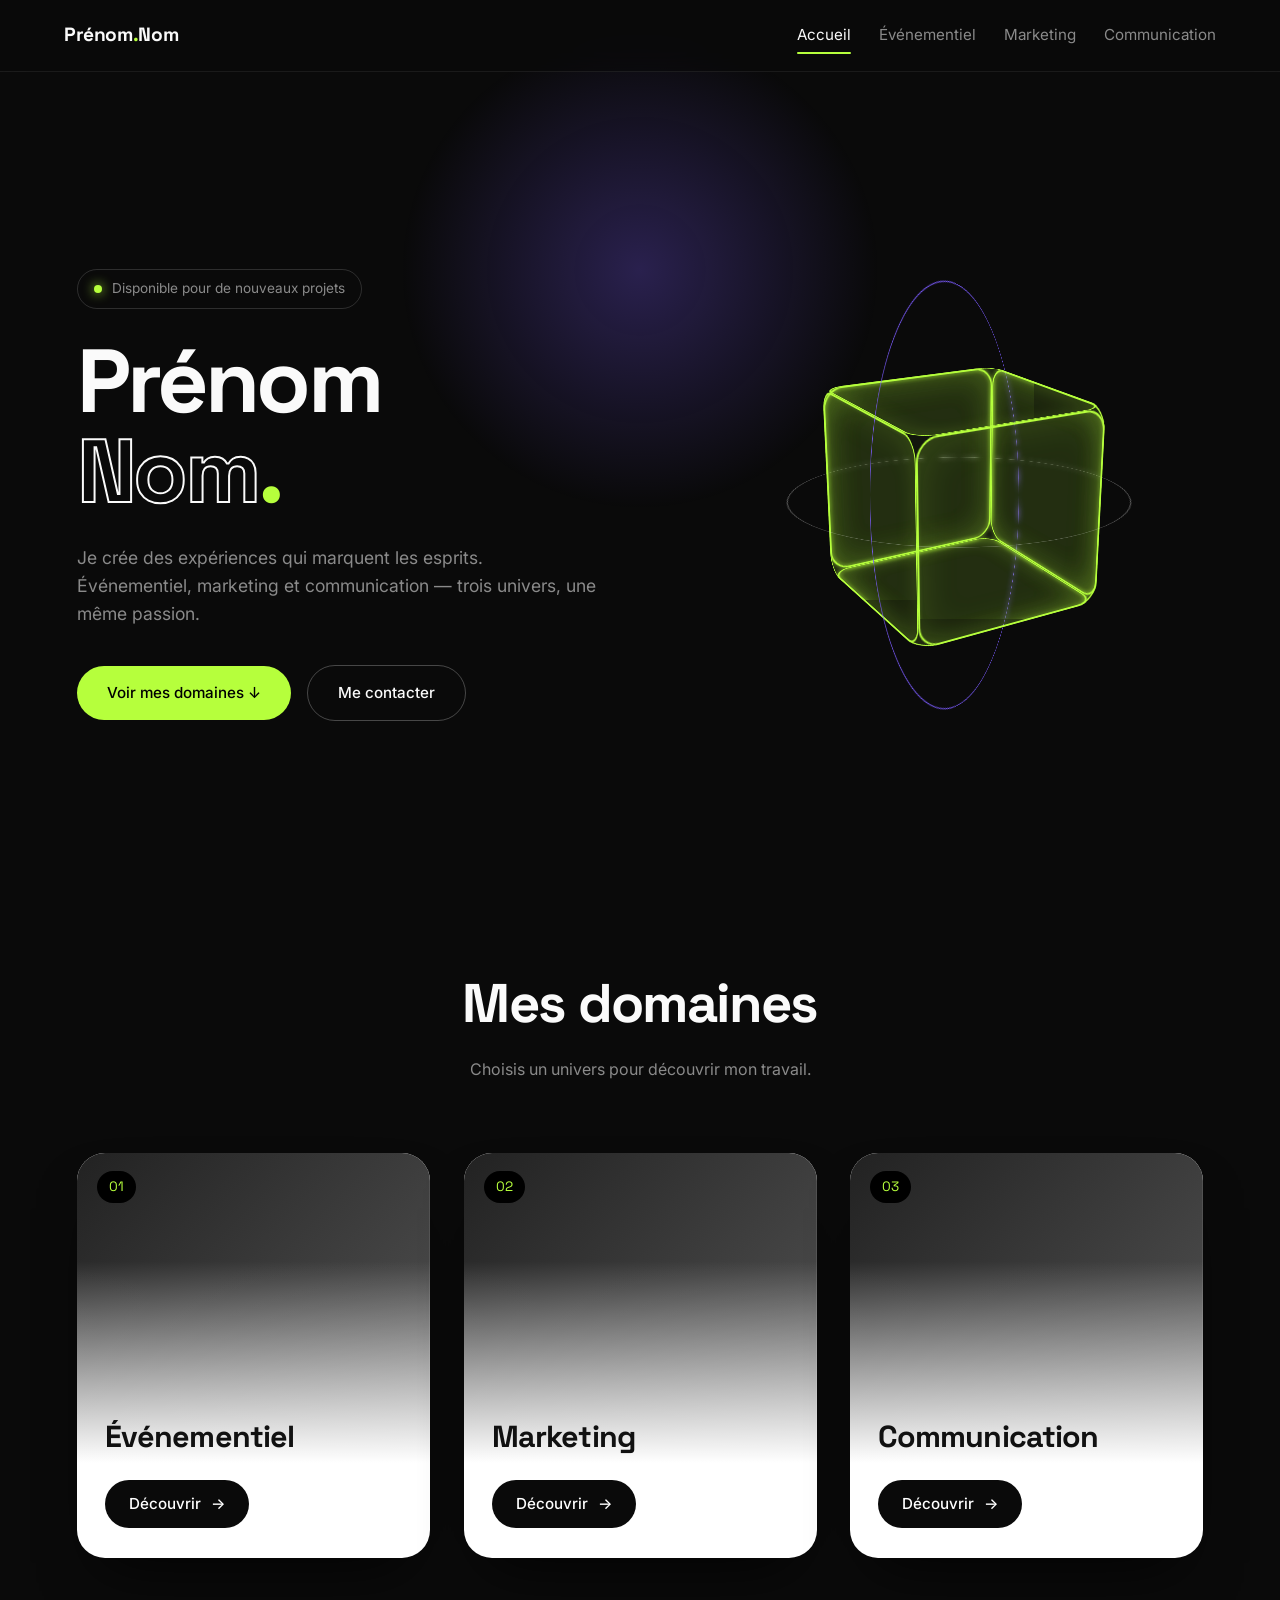
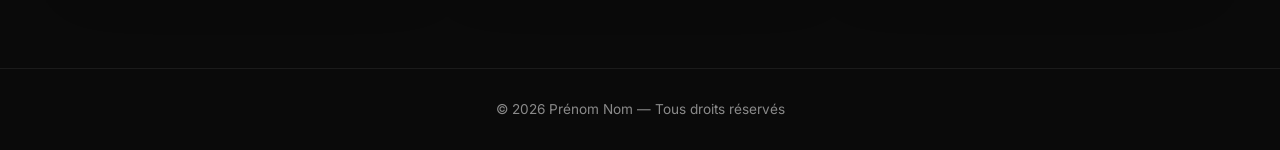
==== index.html @ b058eaed "Add files via upload" ====
<!DOCTYPE html>
<html lang="fr">
<head>
<meta charset="UTF-8">
<meta name="viewport" content="width=device-width, initial-scale=1">
<title>Prénom Nom — Portfolio</title>
<link href="https://fonts.googleapis.com/css2?family=Space+Grotesk:wght@400;500;700&family=Inter:wght@400;500&display=swap" rel="stylesheet">
<style>
/* =========================================================
   1. VARIABLES — modifie ici couleurs et polices
   ========================================================= */
:root{
  --accent:#b6ff3c;          /* couleur d'accent (vert lime) — essaie #7c5cff, #ff4d8d, #3cf0ff */
  --accent-2:#7c5cff;        /* 2e couleur pour les halos */
  --noir:#0a0a0a;
  --blanc:#fafafa;
  --gris:#8a8a8a;
  --radius:28px;
  --titre:'Space Grotesk',system-ui,sans-serif;
  --texte:'Inter',system-ui,sans-serif;
}
*{box-sizing:border-box;margin:0;padding:0}
html{scroll-behavior:smooth}
body{background:var(--noir);color:var(--blanc);font-family:var(--texte);line-height:1.6;overflow-x:hidden;min-height:100vh}
a{color:inherit;text-decoration:none}
::selection{background:var(--accent);color:#000}

/* Halo lumineux qui suit la souris */
.glow{position:fixed;width:520px;height:520px;border-radius:50%;pointer-events:none;z-index:0;
  background:radial-gradient(circle,rgba(124,92,255,.28),transparent 65%);
  transform:translate(-50%,-50%);left:50%;top:30%;transition:left .4s ease-out,top .4s ease-out}

/* =========================================================
   2. NAVIGATION
   ========================================================= */
nav{position:fixed;top:0;left:0;right:0;z-index:50;display:flex;justify-content:space-between;align-items:center;
  padding:20px 5vw;backdrop-filter:blur(14px);background:rgba(10,10,10,.55);border-bottom:1px solid rgba(255,255,255,.07)}
.logo{font-family:var(--titre);font-weight:700;font-size:1.2rem;letter-spacing:-.02em}
.logo span{color:var(--accent)}
.menu{display:flex;gap:28px;font-size:.95rem}
.menu a{color:var(--gris);transition:color .25s;position:relative}
.menu a:hover,.menu a.on{color:var(--blanc)}
.menu a.on::after{content:"";position:absolute;left:0;right:0;bottom:-6px;height:2px;background:var(--accent);border-radius:2px}

/* =========================================================
   3. TRANSITIONS ENTRE PAGES (effet 3D)
   ========================================================= */
#app{position:relative;z-index:1;perspective:1600px}
.page{padding-top:90px;transform-origin:50% 0}
.page.enter{animation:in .8s cubic-bezier(.2,.8,.2,1) both}
.page.leave{animation:out .35s ease-in both}
@keyframes in{from{opacity:0;transform:rotateX(-12deg) translateY(60px) scale(.96)}to{opacity:1;transform:none}}
@keyframes out{to{opacity:0;transform:rotateX(10deg) translateY(-30px) scale(.97)}}

/* =========================================================
   4. PAGE D'ACCUEIL
   ========================================================= */
.hero{min-height:calc(100vh - 90px);display:grid;grid-template-columns:1.1fr .9fr;align-items:center;gap:40px;padding:40px 6vw}
.badge{display:inline-flex;align-items:center;gap:10px;padding:8px 16px;border:1px solid rgba(255,255,255,.15);border-radius:99px;font-size:.85rem;color:var(--gris);margin-bottom:28px}
.badge i{width:8px;height:8px;border-radius:50%;background:var(--accent);box-shadow:0 0 12px var(--accent)}
h1{font-family:var(--titre);font-size:clamp(2.8rem,7vw,6rem);line-height:1;letter-spacing:-.04em;font-weight:700}
h1 em{font-style:normal;color:transparent;-webkit-text-stroke:2px var(--blanc)}
h1 .acc{color:var(--accent)}
.lead{max-width:520px;color:var(--gris);margin:28px 0 36px;font-size:1.1rem}
.btn{display:inline-flex;align-items:center;gap:10px;padding:15px 30px;border-radius:99px;font-weight:500;font-family:var(--texte);font-size:.95rem;border:0;cursor:pointer;
  background:var(--accent);color:#000;transition:transform .25s,box-shadow .25s}
.btn:hover{transform:translateY(-3px) scale(1.03);box-shadow:0 12px 34px -8px var(--accent)}
.btn.ghost{background:transparent;color:var(--blanc);border:1px solid rgba(255,255,255,.25);margin-left:12px}
.btn.ghost:hover{box-shadow:none;border-color:var(--accent);color:var(--accent)}

/* Scène 3D : cube + anneaux */
.scene{height:440px;display:grid;place-items:center;perspective:1000px}
.world{position:relative;width:200px;height:200px;transform-style:preserve-3d;animation:spin 18s linear infinite;
  transform:rotateX(-20deg) rotateY(30deg)}
.world .f{position:absolute;inset:0;border:2px solid var(--accent);border-radius:22px;background:rgba(182,255,60,.05);
  backdrop-filter:blur(2px);box-shadow:inset 0 0 40px rgba(182,255,60,.15)}
.f:nth-child(1){transform:translateZ(100px)}
.f:nth-child(2){transform:rotateY(180deg) translateZ(100px)}
.f:nth-child(3){transform:rotateY(90deg) translateZ(100px)}
.f:nth-child(4){transform:rotateY(-90deg) translateZ(100px)}
.f:nth-child(5){transform:rotateX(90deg) translateZ(100px)}
.f:nth-child(6){transform:rotateX(-90deg) translateZ(100px)}
.ring{position:absolute;left:50%;top:50%;border-radius:50%;border:1.5px solid rgba(255,255,255,.35)}
.r1{width:340px;height:340px;margin:-170px;transform:rotateX(75deg)}
.r2{width:420px;height:420px;margin:-210px;transform:rotateY(70deg);border-color:var(--accent-2)}
@keyframes spin{to{transform:rotateX(340deg) rotateY(390deg)}}
.scene-wrap{transition:transform .2s ease-out;transform-style:preserve-3d}

/* =========================================================
   5. CARTES (photo → dégradé vers le blanc)
   ========================================================= */
.section-title{text-align:center;padding:60px 5vw 20px}
.section-title h2{font-family:var(--titre);font-size:clamp(2rem,4.5vw,3.4rem);letter-spacing:-.03em}
.section-title p{color:var(--gris);margin-top:10px}
.cards{display:grid;grid-template-columns:repeat(auto-fit,minmax(290px,1fr));gap:34px;padding:50px 6vw 110px;max-width:1300px;margin:0 auto;perspective:1200px}
.card{position:relative;background:#fff;color:#111;border-radius:var(--radius);overflow:hidden;display:flex;flex-direction:column;
  transform-style:preserve-3d;transition:transform .15s ease-out,box-shadow .4s;box-shadow:0 30px 60px -25px rgba(0,0,0,.8);will-change:transform}
.card:hover{box-shadow:0 40px 90px -20px var(--accent)}
/* Photo : change l'image avec style="--photo:url('ma-photo.jpg')" */
.card .photo{height:310px;background:var(--photo,linear-gradient(135deg,#222,#555)) center/cover;position:relative}
.card .photo::after{content:"";position:absolute;inset:0;background:linear-gradient(to bottom,transparent 35%,#fff 100%)} /* dégradé vers le blanc */
.card .num{position:absolute;top:18px;left:20px;z-index:2;font-family:var(--titre);font-size:.85rem;background:#000;color:var(--accent);padding:5px 12px;border-radius:99px}
.card .body{padding:0 28px 30px;margin-top:-50px;position:relative;z-index:2;transform:translateZ(40px)}
.card h3{font-family:var(--titre);font-size:1.9rem;letter-spacing:-.03em;margin-bottom:18px}
.card .btn{background:#0a0a0a;color:#fff;padding:12px 24px}
.card .btn:hover{background:var(--accent);color:#000}
.arrow{transition:transform .25s}.btn:hover .arrow{transform:translateX(5px)}

/* =========================================================
   6. PAGES DE DÉTAIL
   ========================================================= */
.detail-hero{padding:70px 6vw 40px;max-width:1200px;margin:0 auto}
.back{color:var(--gris);font-size:.9rem;display:inline-block;margin-bottom:30px;transition:color .2s}
.back:hover{color:var(--accent)}
.detail-hero h1{font-size:clamp(2.6rem,7vw,5.5rem)}
.detail-hero .lead{max-width:700px}
.stats{display:flex;flex-wrap:wrap;gap:20px;max-width:1200px;margin:0 auto;padding:10px 6vw 30px}
.stat{flex:1;min-width:150px;border:1px solid rgba(255,255,255,.12);border-radius:20px;padding:22px}
.stat b{display:block;font-family:var(--titre);font-size:2.4rem;color:var(--accent)}
.stat span{color:var(--gris);font-size:.9rem}
.block{max-width:1200px;margin:0 auto;padding:40px 6vw}
.block h2{font-family:var(--titre);font-size:2rem;margin-bottom:24px;letter-spacing:-.02em}
.services{display:grid;grid-template-columns:repeat(auto-fit,minmax(240px,1fr));gap:16px}
.service{background:rgba(255,255,255,.04);border:1px solid rgba(255,255,255,.08);border-radius:20px;padding:26px;transition:transform .25s,border-color .25s}
.service:hover{transform:translateY(-6px);border-color:var(--accent)}
.service h4{font-family:var(--titre);font-size:1.15rem;margin-bottom:8px}
.service p{color:var(--gris);font-size:.95rem}
.projects{display:grid;grid-template-columns:repeat(auto-fit,minmax(300px,1fr));gap:26px;perspective:1200px}
.project{border-radius:24px;overflow:hidden;background:#161616;transform-style:preserve-3d;transition:transform .15s ease-out;will-change:transform}
.project .img{height:230px;background:var(--photo,linear-gradient(135deg,var(--accent-2),#111)) center/cover}
.project .txt{padding:22px}
.project h4{font-family:var(--titre);font-size:1.2rem}
.project p{color:var(--gris);font-size:.92rem;margin-top:6px}
.contact{text-align:center;padding:80px 6vw 120px}
.contact h2{font-family:var(--titre);font-size:clamp(2rem,5vw,4rem);letter-spacing:-.03em;margin-bottom:26px}
footer{text-align:center;color:var(--gris);font-size:.85rem;padding:30px;border-top:1px solid rgba(255,255,255,.07);position:relative;z-index:1}

@media(max-width:860px){
  .hero{grid-template-columns:1fr;text-align:center}.lead{margin-inline:auto}
  .scene{height:320px;transform:scale(.75)}.menu{gap:16px;font-size:.85rem}.logo{display:none}
  .btn.ghost{margin:12px 0 0}
}
@media(prefers-reduced-motion:reduce){*{animation:none!important;transition:none!important}}
</style>
</head>
<body>
<div class="glow" id="glow"></div>

<nav>
  <a href="#accueil" class="logo">Prénom<span>.</span>Nom</a>
  <div class="menu">
    <a href="#accueil" data-r="accueil">Accueil</a>
    <a href="#evenementiel" data-r="evenementiel">Événementiel</a>
    <a href="#marketing" data-r="marketing">Marketing</a>
    <a href="#communication" data-r="communication">Communication</a>
  </div>
</nav>

<main id="app"></main>
<footer>© 2026 Prénom Nom — Tous droits réservés</footer>

<script>
/* =========================================================
   7. TES CONTENUS — modifie tout ici (textes, photos, projets)
   Pour une photo : photo:"images/mon-image.jpg"
   ========================================================= */
const PROFIL = {
  prenomNom: "Prénom Nom",
  accroche: "Je crée des expériences qui marquent les esprits.",
  email: "ton.email@exemple.ch",
  linkedin: "https://www.linkedin.com/in/ton-profil"
};

const DOMAINES = {
  evenementiel: {
    num: "01", titre: "Événementiel", photo: "",
    sousTitre: "Des événements qui racontent une histoire.",
    intro: "De la conception à la réalisation, j'organise des événements sur mesure : conférences, inaugurations, soirées, manifestations publiques.",
    stats: [["25+","événements organisés"],["1200","participants max."],["100%","budgets respectés"]],
    services: [
      ["Conception","Concept, thème, scénographie et déroulé."],
      ["Logistique","Lieux, prestataires, planning et budget."],
      ["Coordination","Gestion de l'équipe et du jour J."],
      ["Bilan","Retours, statistiques et pistes d'amélioration."]
    ],
    projets: [
      ["Nom de l'événement 1","Description courte du projet.",""],
      ["Nom de l'événement 2","Description courte du projet.",""],
      ["Nom de l'événement 3","Description courte du projet.",""]
    ]
  },
  marketing: {
    num: "02", titre: "Marketing", photo: "",
    sousTitre: "Des stratégies qui convertissent.",
    intro: "Je construis des stratégies marketing orientées résultats : analyse, positionnement, campagnes digitales et suivi des performances.",
    stats: [["+60%","d'engagement"],["15","campagnes menées"],["4","canaux maîtrisés"]],
    services: [
      ["Stratégie","Analyse du marché, cibles et positionnement."],
      ["Réseaux sociaux","Plan éditorial, animation, community management."],
      ["Campagnes","Newsletters, publicités, partenariats."],
      ["Analyse","Tableaux de bord et optimisation continue."]
    ],
    projets: [
      ["Campagne 1","Description courte du projet.",""],
      ["Campagne 2","Description courte du projet.",""],
      ["Campagne 3","Description courte du projet.",""]
    ]
  },
  communication: {
    num: "03", titre: "Communication", photo: "",
    sousTitre: "Des messages clairs, des marques fortes.",
    intro: "Communication interne et externe, rédaction, relations presse, identité visuelle : je donne une voix cohérente à chaque organisation.",
    stats: [["80+","contenus rédigés"],["10","supports créés"],["3","langues"]],
    services: [
      ["Rédaction","Articles, communiqués, discours, newsletters."],
      ["Relations presse","Dossiers de presse et relations médias."],
      ["Identité visuelle","Chartes, supports print et digitaux."],
      ["Communication interne","Intranet, bulletins, événements internes."]
    ],
    projets: [
      ["Projet 1","Description courte du projet.",""],
      ["Projet 2","Description courte du projet.",""],
      ["Projet 3","Description courte du projet.",""]
    ]
  }
};

/* =========================================================
   8. MOTEUR DU SITE (tu n'as normalement pas besoin d'y toucher)
   ========================================================= */
const app = document.getElementById('app');
const photo = p => p ? `style="--photo:url('${p}')"` : "";

function accueil(){
  const cartes = Object.entries(DOMAINES).map(([id,d]) => `
    <article class="card tilt">
      <div class="photo" ${photo(d.photo)}><span class="num">${d.num}</span></div>
      <div class="body">
        <h3>${d.titre}</h3>
        <a class="btn" href="#${id}">Découvrir <span class="arrow">→</span></a>
      </div>
    </article>`).join("");
  return `
  <section class="hero">
    <div>
      <div class="badge"><i></i> Disponible pour de nouveaux projets</div>
      <h1>${PROFIL.prenomNom.split(' ')[0]}<br><em>${PROFIL.prenomNom.split(' ').slice(1).join(' ')||'Nom'}</em><span class="acc">.</span></h1>
      <p class="lead">${PROFIL.accroche} Événementiel, marketing et communication — trois univers, une même passion.</p>
      <a class="btn" href="#domaines" onclick="document.querySelector('.section-title').scrollIntoView({behavior:'smooth'});return false">Voir mes domaines ↓</a>
      <a class="btn ghost" href="mailto:${PROFIL.email}">Me contacter</a>
    </div>
    <div class="scene"><div class="scene-wrap" id="sw">
      <div class="world"><i class="f"></i><i class="f"></i><i class="f"></i><i class="f"></i><i class="f"></i><i class="f"></i></div>
      <div class="ring r1"></div><div class="ring r2"></div>
    </div></div>
  </section>
  <div class="section-title" id="domaines"><h2>Mes domaines</h2><p>Choisis un univers pour découvrir mon travail.</p></div>
  <section class="cards">${cartes}</section>`;
}

function detail(id){
  const d = DOMAINES[id];
  return `
  <section class="detail-hero">
    <a class="back" href="#accueil">← Retour à l'accueil</a>
    <h1>${d.titre}<span class="acc" style="color:var(--accent)">.</span></h1>
    <p class="lead">${d.sousTitre}<br>${d.intro}</p>
  </section>
  <div class="stats">${d.stats.map(s=>`<div class="stat"><b>${s[0]}</b><span>${s[1]}</span></div>`).join("")}</div>
  <section class="block"><h2>Ce que je fais</h2>
    <div class="services">${d.services.map(s=>`<div class="service"><h4>${s[0]}</h4><p>${s[1]}</p></div>`).join("")}</div>
  </section>
  <section class="block"><h2>Réalisations</h2>
    <div class="projects">${d.projets.map(p=>`
      <div class="project tilt"><div class="img" ${photo(p[2])}></div>
      <div class="txt"><h4>${p[0]}</h4><p>${p[1]}</p></div></div>`).join("")}</div>
  </section>
  <section class="contact">
    <h2>Travaillons ensemble</h2>
    <a class="btn" href="mailto:${PROFIL.email}">Écrire un message →</a>
    <a class="btn ghost" href="${PROFIL.linkedin}" target="_blank" rel="noopener">LinkedIn</a>
  </section>`;
}

let busy = false;
async function route(first){
  const id = location.hash.slice(1) || "accueil";
  const html = DOMAINES[id] ? detail(id) : accueil();
  document.querySelectorAll('.menu a').forEach(a => a.classList.toggle('on', a.dataset.r === (DOMAINES[id]?id:'accueil')));
  const old = app.firstElementChild;
  if(old && !first){ old.classList.add('leave'); await new Promise(r=>setTimeout(r,330)); }
  app.innerHTML = `<div class="page enter">${html}</div>`;
  window.scrollTo(0,0);
}
window.addEventListener('hashchange', () => { if(location.hash==="#domaines") return; route(); });
route(true);

/* Effet 3D : inclinaison des cartes au survol */
document.addEventListener('mousemove', e => {
  const g = document.getElementById('glow');
  g.style.left = e.clientX+'px'; g.style.top = e.clientY+'px';
  const el = e.target.closest?.('.tilt');
  document.querySelectorAll('.tilt').forEach(t => { if(t!==el) t.style.transform=''; });
  if(el){
    const r = el.getBoundingClientRect();
    const x = (e.clientX - r.left)/r.width - .5, y = (e.clientY - r.top)/r.height - .5;
    el.style.transform = `rotateY(${x*14}deg) rotateX(${-y*14}deg) translateZ(14px) scale(1.02)`;
  }
  const sw = document.getElementById('sw');
  if(sw) sw.style.transform = `rotateY(${(e.clientX/innerWidth-.5)*30}deg) rotateX(${-(e.clientY/innerHeight-.5)*30}deg)`;
});
document.addEventListener('mouseleave', () => document.querySelectorAll('.tilt').forEach(t=>t.style.transform=''));
</script>
</body>
</html>
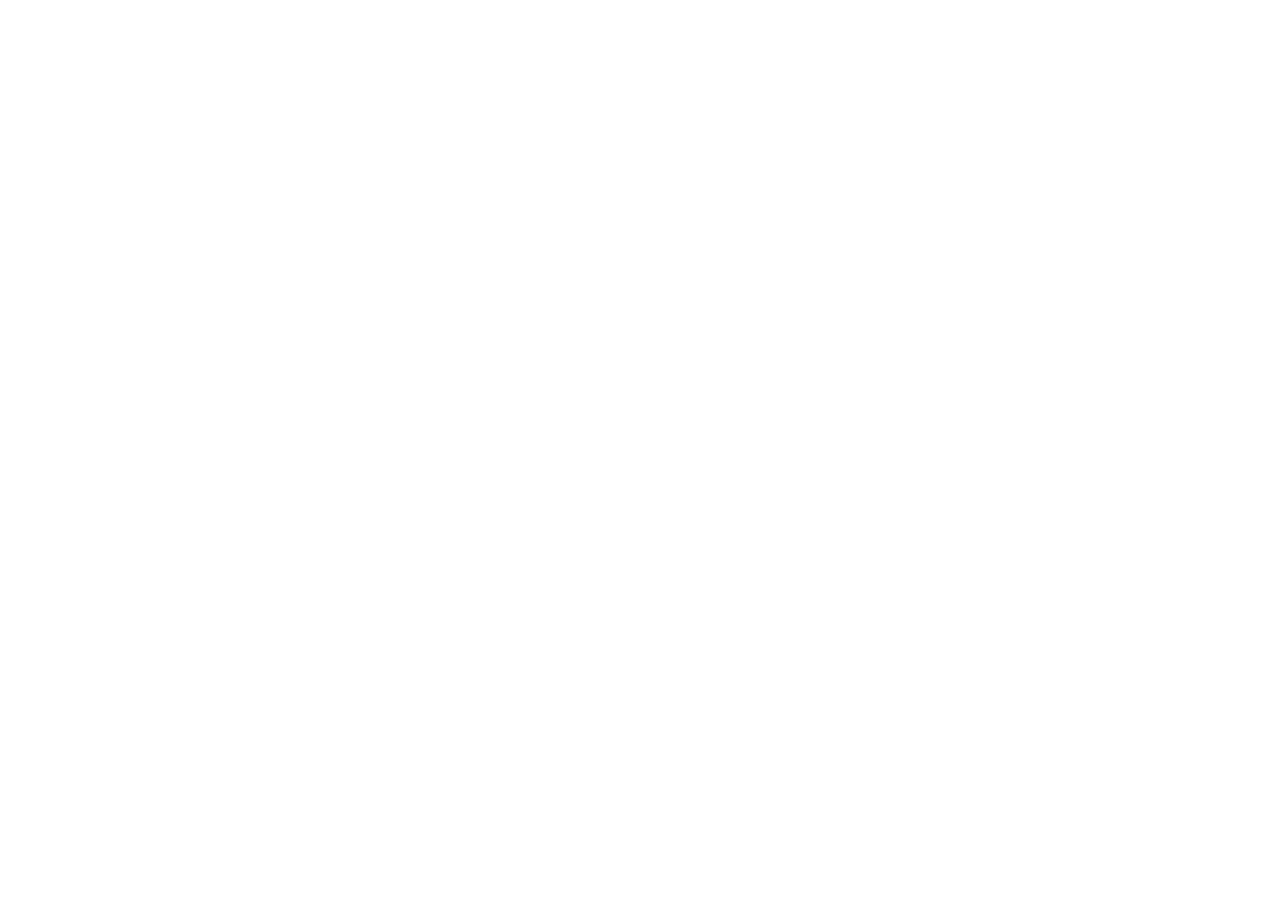
==== commit 3855cbfb: "Add files via upload" ====
--- a/index.html
+++ b/index.html
@@ -3,313 +3,16 @@
 <head>
 <meta charset="UTF-8">
 <meta name="viewport" content="width=device-width, initial-scale=1">
-<title>Prénom Nom — Portfolio</title>
-<link href="https://fonts.googleapis.com/css2?family=Space+Grotesk:wght@400;500;700&family=Inter:wght@400;500&display=swap" rel="stylesheet">
-<style>
-/* =========================================================
-   1. VARIABLES — modifie ici couleurs et polices
-   ========================================================= */
-:root{
-  --accent:#b6ff3c;          /* couleur d'accent (vert lime) — essaie #7c5cff, #ff4d8d, #3cf0ff */
-  --accent-2:#7c5cff;        /* 2e couleur pour les halos */
-  --noir:#0a0a0a;
-  --blanc:#fafafa;
-  --gris:#8a8a8a;
-  --radius:28px;
-  --titre:'Space Grotesk',system-ui,sans-serif;
-  --texte:'Inter',system-ui,sans-serif;
-}
-*{box-sizing:border-box;margin:0;padding:0}
-html{scroll-behavior:smooth}
-body{background:var(--noir);color:var(--blanc);font-family:var(--texte);line-height:1.6;overflow-x:hidden;min-height:100vh}
-a{color:inherit;text-decoration:none}
-::selection{background:var(--accent);color:#000}
-
-/* Halo lumineux qui suit la souris */
-.glow{position:fixed;width:520px;height:520px;border-radius:50%;pointer-events:none;z-index:0;
-  background:radial-gradient(circle,rgba(124,92,255,.28),transparent 65%);
-  transform:translate(-50%,-50%);left:50%;top:30%;transition:left .4s ease-out,top .4s ease-out}
-
-/* =========================================================
-   2. NAVIGATION
-   ========================================================= */
-nav{position:fixed;top:0;left:0;right:0;z-index:50;display:flex;justify-content:space-between;align-items:center;
-  padding:20px 5vw;backdrop-filter:blur(14px);background:rgba(10,10,10,.55);border-bottom:1px solid rgba(255,255,255,.07)}
-.logo{font-family:var(--titre);font-weight:700;font-size:1.2rem;letter-spacing:-.02em}
-.logo span{color:var(--accent)}
-.menu{display:flex;gap:28px;font-size:.95rem}
-.menu a{color:var(--gris);transition:color .25s;position:relative}
-.menu a:hover,.menu a.on{color:var(--blanc)}
-.menu a.on::after{content:"";position:absolute;left:0;right:0;bottom:-6px;height:2px;background:var(--accent);border-radius:2px}
-
-/* =========================================================
-   3. TRANSITIONS ENTRE PAGES (effet 3D)
-   ========================================================= */
-#app{position:relative;z-index:1;perspective:1600px}
-.page{padding-top:90px;transform-origin:50% 0}
-.page.enter{animation:in .8s cubic-bezier(.2,.8,.2,1) both}
-.page.leave{animation:out .35s ease-in both}
-@keyframes in{from{opacity:0;transform:rotateX(-12deg) translateY(60px) scale(.96)}to{opacity:1;transform:none}}
-@keyframes out{to{opacity:0;transform:rotateX(10deg) translateY(-30px) scale(.97)}}
-
-/* =========================================================
-   4. PAGE D'ACCUEIL
-   ========================================================= */
-.hero{min-height:calc(100vh - 90px);display:grid;grid-template-columns:1.1fr .9fr;align-items:center;gap:40px;padding:40px 6vw}
-.badge{display:inline-flex;align-items:center;gap:10px;padding:8px 16px;border:1px solid rgba(255,255,255,.15);border-radius:99px;font-size:.85rem;color:var(--gris);margin-bottom:28px}
-.badge i{width:8px;height:8px;border-radius:50%;background:var(--accent);box-shadow:0 0 12px var(--accent)}
-h1{font-family:var(--titre);font-size:clamp(2.8rem,7vw,6rem);line-height:1;letter-spacing:-.04em;font-weight:700}
-h1 em{font-style:normal;color:transparent;-webkit-text-stroke:2px var(--blanc)}
-h1 .acc{color:var(--accent)}
-.lead{max-width:520px;color:var(--gris);margin:28px 0 36px;font-size:1.1rem}
-.btn{display:inline-flex;align-items:center;gap:10px;padding:15px 30px;border-radius:99px;font-weight:500;font-family:var(--texte);font-size:.95rem;border:0;cursor:pointer;
-  background:var(--accent);color:#000;transition:transform .25s,box-shadow .25s}
-.btn:hover{transform:translateY(-3px) scale(1.03);box-shadow:0 12px 34px -8px var(--accent)}
-.btn.ghost{background:transparent;color:var(--blanc);border:1px solid rgba(255,255,255,.25);margin-left:12px}
-.btn.ghost:hover{box-shadow:none;border-color:var(--accent);color:var(--accent)}
-
-/* Scène 3D : cube + anneaux */
-.scene{height:440px;display:grid;place-items:center;perspective:1000px}
-.world{position:relative;width:200px;height:200px;transform-style:preserve-3d;animation:spin 18s linear infinite;
-  transform:rotateX(-20deg) rotateY(30deg)}
-.world .f{position:absolute;inset:0;border:2px solid var(--accent);border-radius:22px;background:rgba(182,255,60,.05);
-  backdrop-filter:blur(2px);box-shadow:inset 0 0 40px rgba(182,255,60,.15)}
-.f:nth-child(1){transform:translateZ(100px)}
-.f:nth-child(2){transform:rotateY(180deg) translateZ(100px)}
-.f:nth-child(3){transform:rotateY(90deg) translateZ(100px)}
-.f:nth-child(4){transform:rotateY(-90deg) translateZ(100px)}
-.f:nth-child(5){transform:rotateX(90deg) translateZ(100px)}
-.f:nth-child(6){transform:rotateX(-90deg) translateZ(100px)}
-.ring{position:absolute;left:50%;top:50%;border-radius:50%;border:1.5px solid rgba(255,255,255,.35)}
-.r1{width:340px;height:340px;margin:-170px;transform:rotateX(75deg)}
-.r2{width:420px;height:420px;margin:-210px;transform:rotateY(70deg);border-color:var(--accent-2)}
-@keyframes spin{to{transform:rotateX(340deg) rotateY(390deg)}}
-.scene-wrap{transition:transform .2s ease-out;transform-style:preserve-3d}
-
-/* =========================================================
-   5. CARTES (photo → dégradé vers le blanc)
-   ========================================================= */
-.section-title{text-align:center;padding:60px 5vw 20px}
-.section-title h2{font-family:var(--titre);font-size:clamp(2rem,4.5vw,3.4rem);letter-spacing:-.03em}
-.section-title p{color:var(--gris);margin-top:10px}
-.cards{display:grid;grid-template-columns:repeat(auto-fit,minmax(290px,1fr));gap:34px;padding:50px 6vw 110px;max-width:1300px;margin:0 auto;perspective:1200px}
-.card{position:relative;background:#fff;color:#111;border-radius:var(--radius);overflow:hidden;display:flex;flex-direction:column;
-  transform-style:preserve-3d;transition:transform .15s ease-out,box-shadow .4s;box-shadow:0 30px 60px -25px rgba(0,0,0,.8);will-change:transform}
-.card:hover{box-shadow:0 40px 90px -20px var(--accent)}
-/* Photo : change l'image avec style="--photo:url('ma-photo.jpg')" */
-.card .photo{height:310px;background:var(--photo,linear-gradient(135deg,#222,#555)) center/cover;position:relative}
-.card .photo::after{content:"";position:absolute;inset:0;background:linear-gradient(to bottom,transparent 35%,#fff 100%)} /* dégradé vers le blanc */
-.card .num{position:absolute;top:18px;left:20px;z-index:2;font-family:var(--titre);font-size:.85rem;background:#000;color:var(--accent);padding:5px 12px;border-radius:99px}
-.card .body{padding:0 28px 30px;margin-top:-50px;position:relative;z-index:2;transform:translateZ(40px)}
-.card h3{font-family:var(--titre);font-size:1.9rem;letter-spacing:-.03em;margin-bottom:18px}
-.card .btn{background:#0a0a0a;color:#fff;padding:12px 24px}
-.card .btn:hover{background:var(--accent);color:#000}
-.arrow{transition:transform .25s}.btn:hover .arrow{transform:translateX(5px)}
-
-/* =========================================================
-   6. PAGES DE DÉTAIL
-   ========================================================= */
-.detail-hero{padding:70px 6vw 40px;max-width:1200px;margin:0 auto}
-.back{color:var(--gris);font-size:.9rem;display:inline-block;margin-bottom:30px;transition:color .2s}
-.back:hover{color:var(--accent)}
-.detail-hero h1{font-size:clamp(2.6rem,7vw,5.5rem)}
-.detail-hero .lead{max-width:700px}
-.stats{display:flex;flex-wrap:wrap;gap:20px;max-width:1200px;margin:0 auto;padding:10px 6vw 30px}
-.stat{flex:1;min-width:150px;border:1px solid rgba(255,255,255,.12);border-radius:20px;padding:22px}
-.stat b{display:block;font-family:var(--titre);font-size:2.4rem;color:var(--accent)}
-.stat span{color:var(--gris);font-size:.9rem}
-.block{max-width:1200px;margin:0 auto;padding:40px 6vw}
-.block h2{font-family:var(--titre);font-size:2rem;margin-bottom:24px;letter-spacing:-.02em}
-.services{display:grid;grid-template-columns:repeat(auto-fit,minmax(240px,1fr));gap:16px}
-.service{background:rgba(255,255,255,.04);border:1px solid rgba(255,255,255,.08);border-radius:20px;padding:26px;transition:transform .25s,border-color .25s}
-.service:hover{transform:translateY(-6px);border-color:var(--accent)}
-.service h4{font-family:var(--titre);font-size:1.15rem;margin-bottom:8px}
-.service p{color:var(--gris);font-size:.95rem}
-.projects{display:grid;grid-template-columns:repeat(auto-fit,minmax(300px,1fr));gap:26px;perspective:1200px}
-.project{border-radius:24px;overflow:hidden;background:#161616;transform-style:preserve-3d;transition:transform .15s ease-out;will-change:transform}
-.project .img{height:230px;background:var(--photo,linear-gradient(135deg,var(--accent-2),#111)) center/cover}
-.project .txt{padding:22px}
-.project h4{font-family:var(--titre);font-size:1.2rem}
-.project p{color:var(--gris);font-size:.92rem;margin-top:6px}
-.contact{text-align:center;padding:80px 6vw 120px}
-.contact h2{font-family:var(--titre);font-size:clamp(2rem,5vw,4rem);letter-spacing:-.03em;margin-bottom:26px}
-footer{text-align:center;color:var(--gris);font-size:.85rem;padding:30px;border-top:1px solid rgba(255,255,255,.07);position:relative;z-index:1}
-
-@media(max-width:860px){
-  .hero{grid-template-columns:1fr;text-align:center}.lead{margin-inline:auto}
-  .scene{height:320px;transform:scale(.75)}.menu{gap:16px;font-size:.85rem}.logo{display:none}
-  .btn.ghost{margin:12px 0 0}
-}
-@media(prefers-reduced-motion:reduce){*{animation:none!important;transition:none!important}}
-</style>
+<title>Mehrouan Hattab — Portfolio</title>
+<meta name="description" content="Portfolio de Mehrouan Hattab — événementiel, marketing et communication.">
+<link rel="icon" href="images/favicon.svg">
+<link rel="preconnect" href="https://fonts.googleapis.com">
+<link href="https://fonts.googleapis.com/css2?family=Cormorant+Garamond:ital,wght@0,500;0,600;1,500&family=Inter:wght@300;400;500&display=swap" rel="stylesheet">
+<link rel="stylesheet" href="css/style.css">
 </head>
-<body>
-<div class="glow" id="glow"></div>
-
-<nav>
-  <a href="#accueil" class="logo">Prénom<span>.</span>Nom</a>
-  <div class="menu">
-    <a href="#accueil" data-r="accueil">Accueil</a>
-    <a href="#evenementiel" data-r="evenementiel">Événementiel</a>
-    <a href="#marketing" data-r="marketing">Marketing</a>
-    <a href="#communication" data-r="communication">Communication</a>
-  </div>
-</nav>
-
-<main id="app"></main>
-<footer>© 2026 Prénom Nom — Tous droits réservés</footer>
-
-<script>
-/* =========================================================
-   7. TES CONTENUS — modifie tout ici (textes, photos, projets)
-   Pour une photo : photo:"images/mon-image.jpg"
-   ========================================================= */
-const PROFIL = {
-  prenomNom: "Prénom Nom",
-  accroche: "Je crée des expériences qui marquent les esprits.",
-  email: "ton.email@exemple.ch",
-  linkedin: "https://www.linkedin.com/in/ton-profil"
-};
-
-const DOMAINES = {
-  evenementiel: {
-    num: "01", titre: "Événementiel", photo: "",
-    sousTitre: "Des événements qui racontent une histoire.",
-    intro: "De la conception à la réalisation, j'organise des événements sur mesure : conférences, inaugurations, soirées, manifestations publiques.",
-    stats: [["25+","événements organisés"],["1200","participants max."],["100%","budgets respectés"]],
-    services: [
-      ["Conception","Concept, thème, scénographie et déroulé."],
-      ["Logistique","Lieux, prestataires, planning et budget."],
-      ["Coordination","Gestion de l'équipe et du jour J."],
-      ["Bilan","Retours, statistiques et pistes d'amélioration."]
-    ],
-    projets: [
-      ["Nom de l'événement 1","Description courte du projet.",""],
-      ["Nom de l'événement 2","Description courte du projet.",""],
-      ["Nom de l'événement 3","Description courte du projet.",""]
-    ]
-  },
-  marketing: {
-    num: "02", titre: "Marketing", photo: "",
-    sousTitre: "Des stratégies qui convertissent.",
-    intro: "Je construis des stratégies marketing orientées résultats : analyse, positionnement, campagnes digitales et suivi des performances.",
-    stats: [["+60%","d'engagement"],["15","campagnes menées"],["4","canaux maîtrisés"]],
-    services: [
-      ["Stratégie","Analyse du marché, cibles et positionnement."],
-      ["Réseaux sociaux","Plan éditorial, animation, community management."],
-      ["Campagnes","Newsletters, publicités, partenariats."],
-      ["Analyse","Tableaux de bord et optimisation continue."]
-    ],
-    projets: [
-      ["Campagne 1","Description courte du projet.",""],
-      ["Campagne 2","Description courte du projet.",""],
-      ["Campagne 3","Description courte du projet.",""]
-    ]
-  },
-  communication: {
-    num: "03", titre: "Communication", photo: "",
-    sousTitre: "Des messages clairs, des marques fortes.",
-    intro: "Communication interne et externe, rédaction, relations presse, identité visuelle : je donne une voix cohérente à chaque organisation.",
-    stats: [["80+","contenus rédigés"],["10","supports créés"],["3","langues"]],
-    services: [
-      ["Rédaction","Articles, communiqués, discours, newsletters."],
-      ["Relations presse","Dossiers de presse et relations médias."],
-      ["Identité visuelle","Chartes, supports print et digitaux."],
-      ["Communication interne","Intranet, bulletins, événements internes."]
-    ],
-    projets: [
-      ["Projet 1","Description courte du projet.",""],
-      ["Projet 2","Description courte du projet.",""],
-      ["Projet 3","Description courte du projet.",""]
-    ]
-  }
-};
-
-/* =========================================================
-   8. MOTEUR DU SITE (tu n'as normalement pas besoin d'y toucher)
-   ========================================================= */
-const app = document.getElementById('app');
-const photo = p => p ? `style="--photo:url('${p}')"` : "";
-
-function accueil(){
-  const cartes = Object.entries(DOMAINES).map(([id,d]) => `
-    <article class="card tilt">
-      <div class="photo" ${photo(d.photo)}><span class="num">${d.num}</span></div>
-      <div class="body">
-        <h3>${d.titre}</h3>
-        <a class="btn" href="#${id}">Découvrir <span class="arrow">→</span></a>
-      </div>
-    </article>`).join("");
-  return `
-  <section class="hero">
-    <div>
-      <div class="badge"><i></i> Disponible pour de nouveaux projets</div>
-      <h1>${PROFIL.prenomNom.split(' ')[0]}<br><em>${PROFIL.prenomNom.split(' ').slice(1).join(' ')||'Nom'}</em><span class="acc">.</span></h1>
-      <p class="lead">${PROFIL.accroche} Événementiel, marketing et communication — trois univers, une même passion.</p>
-      <a class="btn" href="#domaines" onclick="document.querySelector('.section-title').scrollIntoView({behavior:'smooth'});return false">Voir mes domaines ↓</a>
-      <a class="btn ghost" href="mailto:${PROFIL.email}">Me contacter</a>
-    </div>
-    <div class="scene"><div class="scene-wrap" id="sw">
-      <div class="world"><i class="f"></i><i class="f"></i><i class="f"></i><i class="f"></i><i class="f"></i><i class="f"></i></div>
-      <div class="ring r1"></div><div class="ring r2"></div>
-    </div></div>
-  </section>
-  <div class="section-title" id="domaines"><h2>Mes domaines</h2><p>Choisis un univers pour découvrir mon travail.</p></div>
-  <section class="cards">${cartes}</section>`;
-}
-
-function detail(id){
-  const d = DOMAINES[id];
-  return `
-  <section class="detail-hero">
-    <a class="back" href="#accueil">← Retour à l'accueil</a>
-    <h1>${d.titre}<span class="acc" style="color:var(--accent)">.</span></h1>
-    <p class="lead">${d.sousTitre}<br>${d.intro}</p>
-  </section>
-  <div class="stats">${d.stats.map(s=>`<div class="stat"><b>${s[0]}</b><span>${s[1]}</span></div>`).join("")}</div>
-  <section class="block"><h2>Ce que je fais</h2>
-    <div class="services">${d.services.map(s=>`<div class="service"><h4>${s[0]}</h4><p>${s[1]}</p></div>`).join("")}</div>
-  </section>
-  <section class="block"><h2>Réalisations</h2>
-    <div class="projects">${d.projets.map(p=>`
-      <div class="project tilt"><div class="img" ${photo(p[2])}></div>
-      <div class="txt"><h4>${p[0]}</h4><p>${p[1]}</p></div></div>`).join("")}</div>
-  </section>
-  <section class="contact">
-    <h2>Travaillons ensemble</h2>
-    <a class="btn" href="mailto:${PROFIL.email}">Écrire un message →</a>
-    <a class="btn ghost" href="${PROFIL.linkedin}" target="_blank" rel="noopener">LinkedIn</a>
-  </section>`;
-}
-
-let busy = false;
-async function route(first){
-  const id = location.hash.slice(1) || "accueil";
-  const html = DOMAINES[id] ? detail(id) : accueil();
-  document.querySelectorAll('.menu a').forEach(a => a.classList.toggle('on', a.dataset.r === (DOMAINES[id]?id:'accueil')));
-  const old = app.firstElementChild;
-  if(old && !first){ old.classList.add('leave'); await new Promise(r=>setTimeout(r,330)); }
-  app.innerHTML = `<div class="page enter">${html}</div>`;
-  window.scrollTo(0,0);
-}
-window.addEventListener('hashchange', () => { if(location.hash==="#domaines") return; route(); });
-route(true);
-
-/* Effet 3D : inclinaison des cartes au survol */
-document.addEventListener('mousemove', e => {
-  const g = document.getElementById('glow');
-  g.style.left = e.clientX+'px'; g.style.top = e.clientY+'px';
-  const el = e.target.closest?.('.tilt');
-  document.querySelectorAll('.tilt').forEach(t => { if(t!==el) t.style.transform=''; });
-  if(el){
-    const r = el.getBoundingClientRect();
-    const x = (e.clientX - r.left)/r.width - .5, y = (e.clientY - r.top)/r.height - .5;
-    el.style.transform = `rotateY(${x*14}deg) rotateX(${-y*14}deg) translateZ(14px) scale(1.02)`;
-  }
-  const sw = document.getElementById('sw');
-  if(sw) sw.style.transform = `rotateY(${(e.clientX/innerWidth-.5)*30}deg) rotateX(${-(e.clientY/innerHeight-.5)*30}deg)`;
-});
-document.addEventListener('mouseleave', () => document.querySelectorAll('.tilt').forEach(t=>t.style.transform=''));
-</script>
+<body data-page="home">
+<div id="app"></div>
+<script src="js/content.js"></script>
+<script src="js/main.js"></script>
 </body>
 </html>
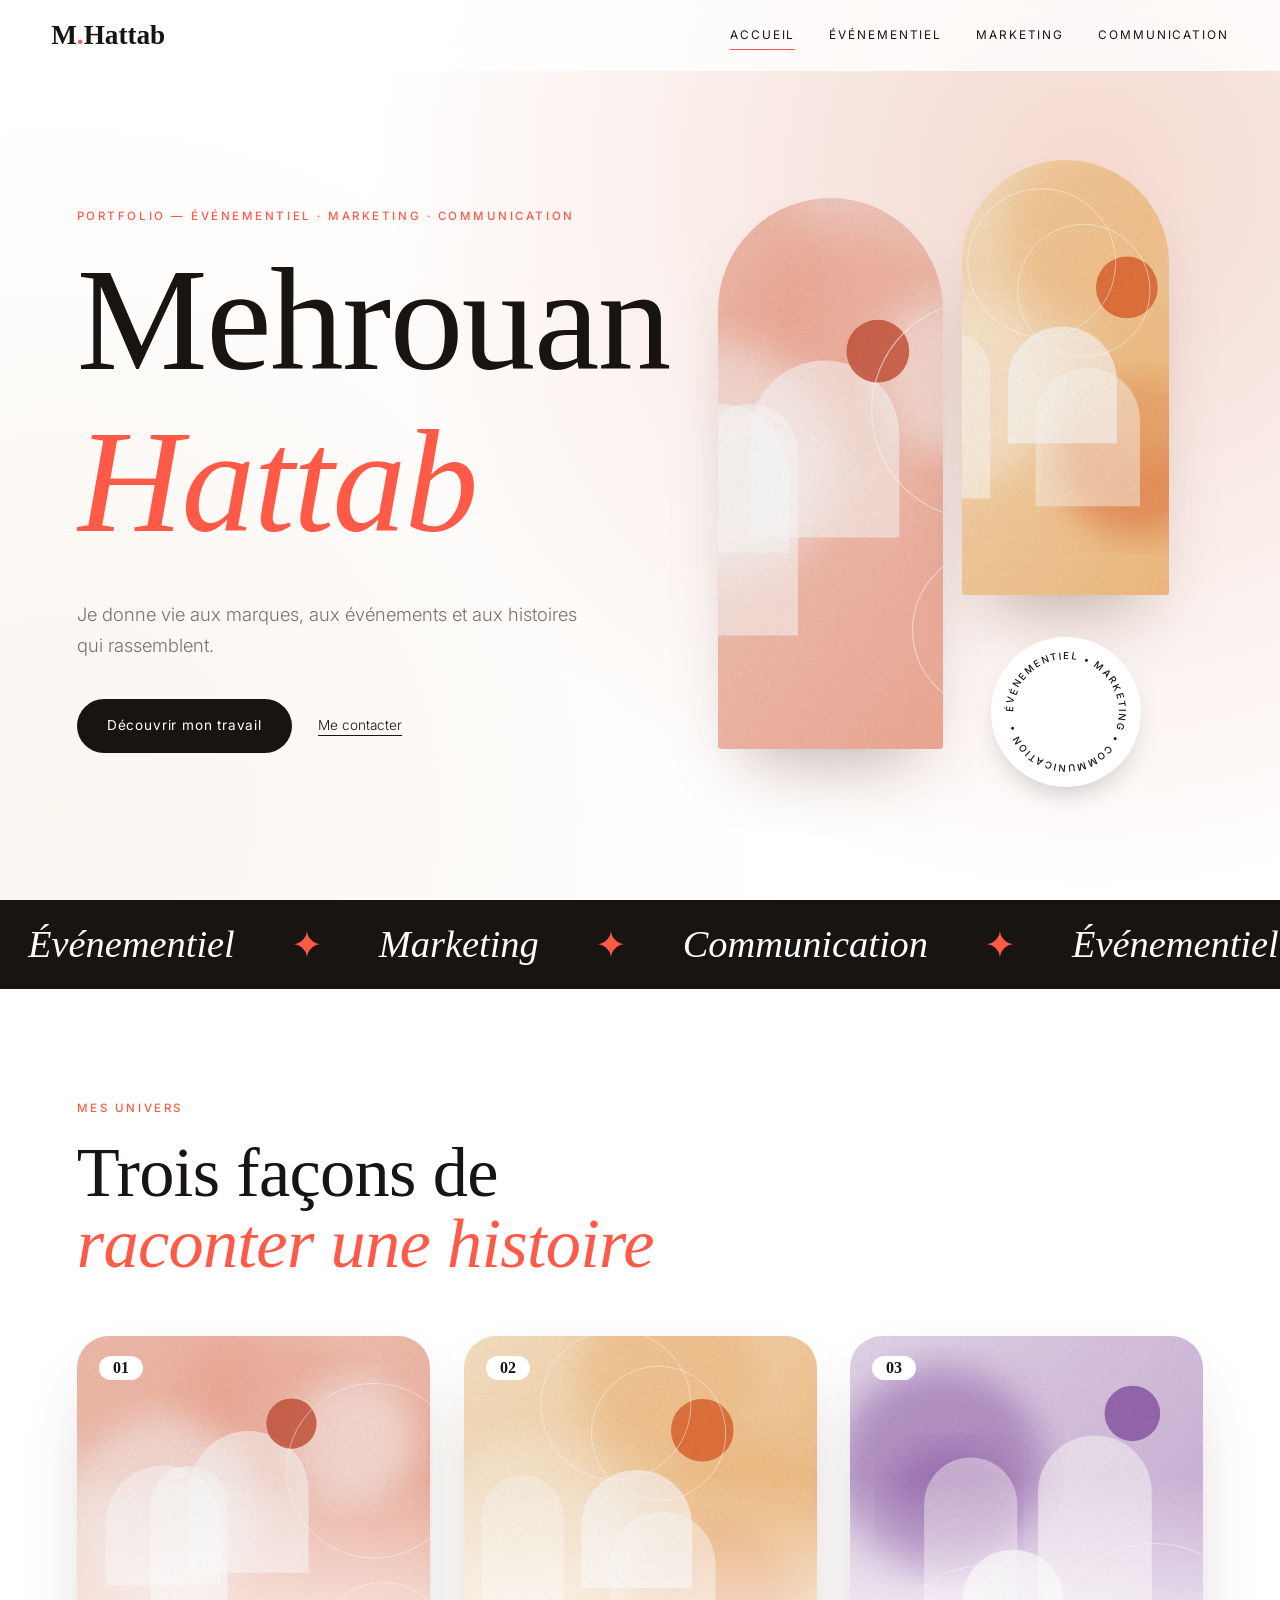
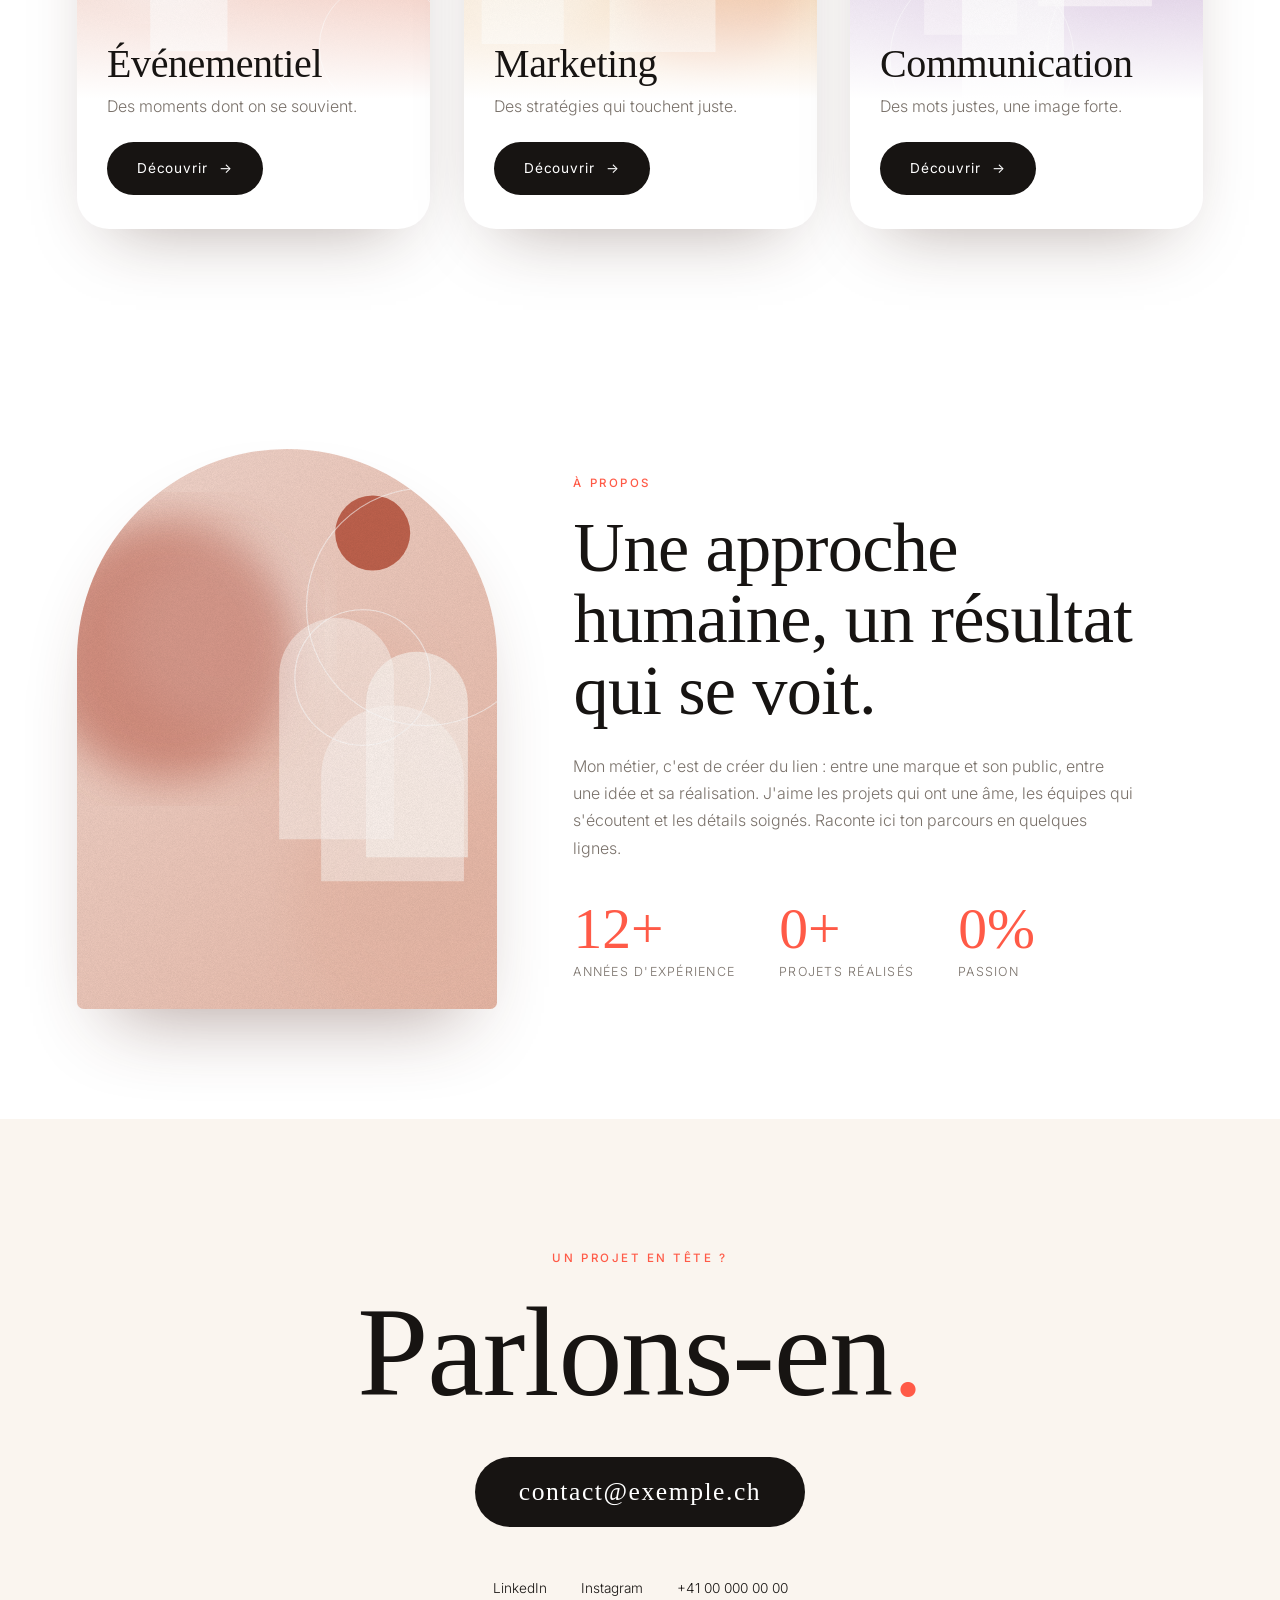
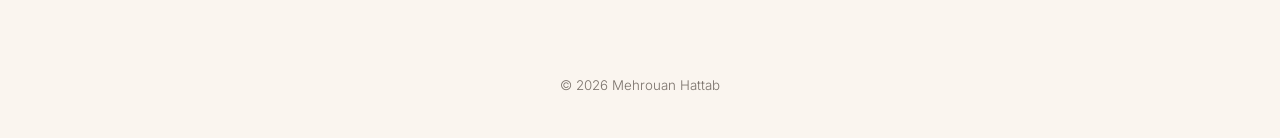
==== commit 10934f13: "Add files via upload" ====
--- a/index.html
+++ b/index.html
@@ -5,14 +5,274 @@
 <meta name="viewport" content="width=device-width, initial-scale=1">
 <title>Mehrouan Hattab — Portfolio</title>
 <meta name="description" content="Portfolio de Mehrouan Hattab — événementiel, marketing et communication.">
-<link rel="icon" href="images/favicon.svg">
+<link rel="icon" href="[data-uri]">
 <link rel="preconnect" href="https://fonts.googleapis.com">
 <link href="https://fonts.googleapis.com/css2?family=Cormorant+Garamond:ital,wght@0,500;0,600;1,500&family=Inter:wght@300;400;500&display=swap" rel="stylesheet">
-<link rel="stylesheet" href="css/style.css">
+<style>
+/* ===== VARIABLES : change ici les couleurs et polices ===== */
+:root{--ink:#171412;--paper:#fff;--cream:#faf5ef;--rose:#f4d9d0;--coral:#ff5a47;--mut:#7a726b;
+--serif:'Cormorant Garamond',Georgia,serif;--sans:'Inter',system-ui,sans-serif;--r:32px;--ease:cubic-bezier(.77,0,.18,1)}
+*{margin:0;padding:0;box-sizing:border-box}
+html{scroll-behavior:smooth}
+body{font-family:var(--sans);font-weight:300;color:var(--ink);background:var(--paper);line-height:1.7;overflow-x:hidden}
+img{display:block;width:100%;height:100%;object-fit:cover}
+a{color:inherit;text-decoration:none}
+::selection{background:var(--coral);color:#fff}
+em{font-style:italic;color:var(--coral)}
+
+/* ===== Rideau de transition & curseur ===== */
+.curtain{position:fixed;inset:0;z-index:999;background:var(--rose);display:grid;place-items:center;font:italic 500 clamp(3rem,9vw,6rem) var(--serif);transition:transform .85s var(--ease);pointer-events:none}
+.curtain.out{transform:translateY(-100%)}.curtain.pre{transform:translateY(100%);transition:none}
+.dot{position:fixed;left:-9px;top:-9px;width:18px;height:18px;border-radius:50%;background:var(--coral);mix-blend-mode:multiply;opacity:0;pointer-events:none;z-index:900;transition:width .3s,height .3s,margin .3s,opacity .3s}
+.dot.big{width:64px;height:64px;margin:-23px 0 0 -23px;background:var(--rose)}
+
+/* ===== Menu ===== */
+.top{position:fixed;top:0;left:0;right:0;z-index:50;display:flex;justify-content:space-between;align-items:center;padding:20px 4vw;background:rgba(255,255,255,.8);backdrop-filter:blur(16px)}
+.brand{font:600 1.7rem var(--serif)}.brand span{color:var(--coral)}
+.top nav{display:flex;gap:34px;font-size:.74rem;letter-spacing:.16em;text-transform:uppercase;font-weight:400}
+.top nav a{position:relative;padding:4px 0}
+.top nav a::after{content:"";position:absolute;left:0;bottom:0;height:1px;width:0;background:var(--coral);transition:width .4s}
+.top nav a:hover::after,.top nav a.on::after{width:100%}
+
+/* ===== Boutons & textes ===== */
+.eyebrow{font-size:.72rem;letter-spacing:.22em;text-transform:uppercase;color:var(--coral);font-weight:500;margin-bottom:18px}
+.btn{display:inline-flex;align-items:center;gap:12px;padding:15px 30px;border-radius:99px;background:var(--ink);color:#fff;font-size:.85rem;letter-spacing:.06em;font-weight:400;transition:background .35s,transform .35s,box-shadow .35s}
+.btn i{font-style:normal;transition:transform .3s}.btn:hover{background:var(--coral);transform:translateY(-3px);box-shadow:0 14px 30px -10px var(--coral)}.btn:hover i{transform:translateX(6px)}
+.btn.big{font:500 clamp(1rem,2.4vw,1.6rem) var(--serif);padding:20px 44px}
+.link{margin-left:26px;border-bottom:1px solid var(--ink);padding-bottom:2px;font-size:.85rem;transition:color .3s,border-color .3s}.link:hover{color:var(--coral);border-color:var(--coral)}
+h1,h2,h3,h4{font-family:var(--serif);font-weight:500;line-height:1.02;letter-spacing:-.01em}
+h2{font-size:clamp(2.4rem,5.5vw,4.6rem)}
+.sec{padding:110px 6vw;max-width:1360px;margin:0 auto}.sec>h2{margin-bottom:56px}.narrow{max-width:980px}
+.big{font:500 clamp(1.5rem,3vw,2.5rem)/1.35 var(--serif)}
+
+/* ===== Animations d'apparition ===== */
+.rv{opacity:0;transform:translateY(46px);transition:opacity 1s var(--ease),transform 1s var(--ease);transition-delay:var(--d,0s)}
+.rv.on{opacity:1;transform:none}
+.tilt.on{transition:opacity 1s,transform .25s ease-out}
+.ln{display:block;overflow:hidden;padding-bottom:.08em}.ln>span{display:block;transform:translateY(112%);transition:transform 1.2s var(--ease)}
+.ln:nth-child(2)>span{transition-delay:.12s}.ready .ln>span{transform:none}
+
+/* ===== Accueil : hero ===== */
+.hero{min-height:100vh;display:grid;grid-template-columns:1.05fr .95fr;align-items:center;gap:3vw;padding:130px 6vw 70px;background:radial-gradient(circle at 85% 20%,var(--rose),transparent 55%),radial-gradient(circle at 5% 90%,var(--cream),transparent 50%)}
+.hero h1{font-size:clamp(4.2rem,11.5vw,10.5rem);margin:6px 0 30px}
+.lead{font-size:1.15rem;max-width:520px;color:var(--mut);margin-bottom:38px}
+.hero-img{position:relative;height:min(76vh,640px)}
+.arch{position:absolute;overflow:hidden;border-radius:999px 999px 28px 28px;box-shadow:0 40px 70px -30px rgba(80,40,30,.35)}
+.a1{left:2%;top:6%;width:48%;height:86%}.a2{right:2%;top:0;width:44%;height:68%}
+.arch img{transition:transform 1.4s var(--ease)}.arch:hover img{transform:scale(1.08)}
+.seal{position:absolute;right:8%;bottom:2%;width:150px;height:150px;background:var(--paper);border-radius:50%;padding:6px;animation:rot 16s linear infinite;box-shadow:0 14px 30px -12px rgba(0,0,0,.25)}
+.seal text{font:500 8.4px var(--sans);letter-spacing:.18em;fill:var(--ink)}
+@keyframes rot{to{transform:rotate(360deg)}}
+
+/* ===== Bandeau défilant ===== */
+.marquee{overflow:hidden;background:var(--ink);color:#fff;padding:22px 0;white-space:nowrap}
+.marquee div{display:inline-flex;animation:mq 34s linear infinite}
+.marquee span{font:italic 500 2.4rem var(--serif);padding:0 28px}.marquee span:nth-child(even){color:var(--coral);font-style:normal}
+@keyframes mq{to{transform:translateX(-50%)}}
+
+/* ===== Cartes : photo qui s'efface vers le blanc ===== */
+.cards{display:grid;grid-template-columns:repeat(auto-fit,minmax(290px,1fr));gap:34px}
+.card{border-radius:var(--r);background:#fff;box-shadow:0 30px 70px -34px rgba(60,30,20,.4);overflow:hidden;will-change:transform}
+.card:hover{box-shadow:0 40px 80px -30px rgba(255,90,71,.5)}
+.photo{position:relative;height:370px;overflow:hidden}
+.photo img{transition:transform 1.4s var(--ease)}.card:hover .photo img{transform:scale(1.08)}
+.photo::after{content:"";position:absolute;inset:0;background:linear-gradient(to bottom,transparent 38%,#fff 98%)}
+.num{position:absolute;top:20px;left:22px;z-index:2;background:#fff;border-radius:99px;padding:3px 14px;font:600 1rem var(--serif)}
+.body{position:relative;z-index:2;padding:0 30px 34px;margin-top:-62px;transform:translateZ(40px)}
+.body h3{font-size:2.5rem;margin-bottom:8px}.body p{color:var(--mut);margin-bottom:22px}
+
+/* ===== À propos ===== */
+.about{display:grid;grid-template-columns:.8fr 1.2fr;gap:6vw;align-items:center}
+.portrait{height:560px;border-radius:999px 999px var(--r) var(--r);overflow:hidden;box-shadow:0 40px 80px -36px rgba(80,40,30,.45)}
+.txt{color:var(--mut);margin:26px 0 38px;max-width:560px}
+.stats{display:flex;gap:44px;flex-wrap:wrap}.stats b{font:500 3.6rem var(--serif);color:var(--coral);display:block;line-height:1}.stats small{font-size:.78rem;letter-spacing:.1em;text-transform:uppercase;color:var(--mut)}
+
+/* ===== Pages de détail ===== */
+.dhero{padding:170px 6vw 50px;max-width:1360px;margin:0 auto;background:radial-gradient(circle at 90% 0,var(--rose),transparent 50%)}
+.dhero h1{font-size:clamp(3.6rem,11vw,9.5rem);margin-bottom:24px}.back{display:inline-block;margin-bottom:30px;font-size:.82rem;color:var(--mut);transition:color .3s}.back:hover{color:var(--coral)}
+.cover{height:70vh;margin:0 4vw;border-radius:var(--r);overflow:hidden;box-shadow:0 40px 80px -40px rgba(80,40,30,.4)}.cover img{height:125%}
+.list .row{display:grid;grid-template-columns:70px 1fr 1.3fr;gap:20px;align-items:baseline;padding:30px 0;border-top:1px solid #e8dfd6;transition:padding .45s var(--ease),background .45s}
+.list .row:last-child{border-bottom:1px solid #e8dfd6}.row:hover{padding-left:24px;background:linear-gradient(90deg,var(--cream),transparent)}
+.row span{color:var(--coral);font:italic 500 1.4rem var(--serif)}.row h3{font-size:2.1rem}.row p{color:var(--mut)}
+.gallery{display:grid;grid-template-columns:repeat(auto-fit,minmax(290px,1fr));gap:30px}
+.proj div{height:430px;border-radius:var(--r);overflow:hidden;box-shadow:0 30px 60px -34px rgba(60,30,20,.4)}.proj img{transition:transform 1.4s var(--ease)}.proj:hover img{transform:scale(1.08)}
+.proj figcaption{padding:18px 6px}.proj h4{font-size:1.8rem}.proj p{color:var(--mut);font-size:.92rem}
+.next{display:block;text-align:center;padding:120px 6vw;background:var(--rose);transition:background .5s}.next:hover{background:var(--coral);color:#fff}
+.next small{display:block;font-size:.72rem;letter-spacing:.22em;text-transform:uppercase;margin-bottom:12px}.next span{font:italic 500 clamp(3rem,9vw,7rem) var(--serif)}
+
+/* ===== Pied de page ===== */
+.foot{text-align:center;padding:130px 6vw 40px;background:var(--cream)}
+.foot h2{font-size:clamp(3.5rem,10vw,9rem);margin-bottom:40px}.foot h2 span{color:var(--coral)}
+.foot-links{display:flex;justify-content:center;gap:34px;flex-wrap:wrap;margin:50px 0 70px;font-size:.85rem}.foot-links a:hover{color:var(--coral)}
+.foot small{color:var(--mut)}
+
+@media(max-width:900px){
+.top nav{gap:16px;font-size:.6rem}.brand{display:none}.top{justify-content:center}
+.hero,.about{grid-template-columns:1fr}.hero-img{height:460px}.seal{width:110px;height:110px}.portrait{height:440px}
+.list .row{grid-template-columns:44px 1fr}.row p{grid-column:2}.dot{display:none}.link{margin-left:14px}
+}
+@media(prefers-reduced-motion:reduce){*{animation:none!important;transition-duration:.01s!important}}
+
+</style>
 </head>
-<body data-page="home">
+<body>
 <div id="app"></div>
-<script src="js/content.js"></script>
-<script src="js/main.js"></script>
+<noscript><p style="padding:120px 6vw;font-family:sans-serif">Ce site nécessite JavaScript pour s'afficher.</p></noscript>
+<script>
+/* =====================================================
+   TOUT TON CONTENU EST ICI — modifie les textes, liens et images.
+   Pour utiliser tes vraies photos : mets-les dans /images
+   puis change le nom du fichier (ex: "images/ma-photo.jpg").
+   Les chiffres et projets ci-dessous sont des EXEMPLES à remplacer.
+   ===================================================== */
+const SITE = {
+  nom: "Mehrouan Hattab",
+  accroche: "Je donne vie aux marques, aux événements et aux histoires qui rassemblent.",
+  email: "contact@exemple.ch",
+  tel: "+41 00 000 00 00",
+  linkedin: "https://www.linkedin.com/in/ton-profil",
+  instagram: "https://www.instagram.com/ton-compte",
+  portrait: "[data-uri]",
+  apropos: {
+    titre: "Une approche humaine, un résultat qui se voit.",
+    texte: "Mon métier, c'est de créer du lien : entre une marque et son public, entre une idée et sa réalisation. J'aime les projets qui ont une âme, les équipes qui s'écoutent et les détails soignés. Raconte ici ton parcours en quelques lignes.",
+    stats: [[12, "+", "années d'expérience"], [60, "+", "projets réalisés"], [100, "%", "passion"]]
+  },
+  domaines: {
+    evenementiel: {
+      titre: "Événementiel", img: "[data-uri]",
+      accroche: "Des moments dont on se souvient.",
+      intro: "De la première idée au dernier invité, je conçois et orchestre des événements sur mesure : conférences, inaugurations, soirées, manifestations publiques. Chaque détail compte.",
+      services: [["Conception créative", "Concept, thème, scénographie et fil rouge de l'événement."], ["Organisation & logistique", "Lieux, prestataires, planning, budget et sécurité."], ["Coordination le jour J", "Pilotage des équipes et gestion des imprévus avec le sourire."], ["Bilan & suite", "Retours, chiffres clés et pistes pour faire encore mieux."]],
+      projets: [["Gala annuel", "Une soirée élégante pour 300 invités.", "[data-uri]"], ["Inauguration", "Un lieu, une cérémonie, une communauté.", "[data-uri]"], ["Fête de village", "Un rendez-vous populaire et chaleureux.", "[data-uri]"]]
+    },
+    marketing: {
+      titre: "Marketing", img: "[data-uri]",
+      accroche: "Des stratégies qui touchent juste.",
+      intro: "Je construis des stratégies claires et mesurables : comprendre le public, trouver le bon message, choisir les bons canaux — et suivre les résultats pour toujours s'améliorer.",
+      services: [["Stratégie & positionnement", "Analyse du marché, cibles et promesse de marque."], ["Réseaux sociaux", "Ligne éditoriale, animation et community management."], ["Campagnes", "Newsletters, publicités et partenariats locaux."], ["Analyse & optimisation", "Tableaux de bord et décisions guidées par les données."]],
+      projets: [["Lancement de marque", "Une campagne 360° du teaser au bilan.", "[data-uri]"], ["Stratégie Instagram", "Une communauté engagée, jour après jour.", "[data-uri]"], ["Newsletter", "Un rendez-vous attendu par ses lecteurs.", "[data-uri]"]]
+    },
+    communication: {
+      titre: "Communication", img: "[data-uri]",
+      accroche: "Des mots justes, une image forte.",
+      intro: "Communication interne et externe, rédaction, relations médias, identité visuelle : je donne une voix cohérente et chaleureuse à chaque organisation.",
+      services: [["Rédaction", "Articles, communiqués, discours, newsletters et contenus web."], ["Relations presse", "Dossiers de presse, contacts médias et mise en avant."], ["Identité visuelle", "Chartes, affiches, brochures et supports digitaux."], ["Communication interne", "Informer, fédérer et faire circuler les bonnes idées."]],
+      projets: [["Magazine communal", "Un journal proche des habitants.", "[data-uri]"], ["Campagne d'affichage", "Un message simple, visible, mémorable.", "[data-uri]"], ["Dossier de presse", "Raconter un projet en quelques pages.", "[data-uri]"]]
+    }
+  }
+};
+
+const $ = (s, c = document) => c.querySelector(s), $$ = (s, c = document) => [...c.querySelectorAll(s)];
+const D = SITE.domaines, ids = Object.keys(D);
+const idOf = h => { const m = (h || '').match(/^#\/(\w+)/); return m && D[m[1]] ? m[1] : 'home'; };
+let page = idOf(location.hash);
+const url = id => id === 'home' ? '#/' : '#/' + id;
+const first = SITE.nom.split(' ')[0], last = SITE.nom.split(' ').slice(1).join(' ');
+
+/* ---------- Structure commune ---------- */
+const header = () => `<header class="top"><a href="#/" class="brand">${first[0]}<span>.</span>${last}</a>
+<nav>${['home', ...ids].map(i => `<a href="${url(i)}" class="${i === page ? 'on' : ''}">${i === 'home' ? 'Accueil' : D[i].titre}</a>`).join('')}</nav></header>`;
+
+const footer = () => `<footer class="foot"><p class="eyebrow rv">Un projet en tête ?</p>
+<h2 class="rv">Parlons-en<span>.</span></h2>
+<a class="btn big rv" href="mailto:${SITE.email}">${SITE.email}</a>
+<div class="foot-links rv"><a href="${SITE.linkedin}" target="_blank" rel="noopener">LinkedIn</a><a href="${SITE.instagram}" target="_blank" rel="noopener">Instagram</a><a href="tel:${SITE.tel.replace(/\s/g, '')}">${SITE.tel}</a></div>
+<small>© ${new Date().getFullYear()} ${SITE.nom}</small></footer>`;
+
+const card = (id, i) => `<article class="card tilt rv" style="--d:${i * .12}s"><div class="photo"><img src="${D[id].img}" alt="${D[id].titre}" loading="lazy"><span class="num">0${i + 1}</span></div>
+<div class="body"><h3>${D[id].titre}</h3><p>${D[id].accroche}</p><a class="btn" href="${url(id)}">Découvrir <i>→</i></a></div></article>`;
+
+const home = () => `
+<section class="hero">
+  <div class="hero-txt">
+    <p class="eyebrow rv">Portfolio — Événementiel · Marketing · Communication</p>
+    <h1><span class="ln"><span>${first}</span></span><span class="ln"><span><em>${last}</em></span></span></h1>
+    <p class="lead rv">${SITE.accroche}</p>
+    <div class="cta rv"><a class="btn" href="#/" data-scroll="domaines">Découvrir mon travail</a><a class="link" href="mailto:${SITE.email}">Me contacter</a></div>
+  </div>
+  <div class="hero-img">
+    <div class="arch a1" data-speed="-.07"><img src="${D.evenementiel.img}" alt=""></div>
+    <div class="arch a2" data-speed=".06"><img src="${D.marketing.img}" alt=""></div>
+    <svg class="seal" viewBox="0 0 120 120"><defs><path id="c" d="M60,60 m-46,0 a46,46 0 1,1 92,0 a46,46 0 1,1 -92,0"/></defs><text><textPath href="#c">ÉVÉNEMENTIEL • MARKETING • COMMUNICATION • </textPath></text></svg>
+  </div>
+</section>
+<div class="marquee"><div>${'<span>Événementiel</span><span>✦</span><span>Marketing</span><span>✦</span><span>Communication</span><span>✦</span>'.repeat(8)}</div></div>
+<section class="sec" id="domaines"><p class="eyebrow rv">Mes univers</p><h2 class="rv">Trois façons de<br><em>raconter une histoire</em></h2>
+<div class="cards">${ids.map(card).join('')}</div></section>
+<section class="sec about"><div class="portrait rv tilt"><img src="${SITE.portrait}" alt="${SITE.nom}"></div>
+<div><p class="eyebrow rv">À propos</p><h2 class="rv">${SITE.apropos.titre}</h2><p class="rv txt">${SITE.apropos.texte}</p>
+<div class="stats rv">${SITE.apropos.stats.map(s => `<div><b><span data-count="${s[0]}">0</span>${s[1]}</b><small>${s[2]}</small></div>`).join('')}</div></div></section>`;
+
+const detail = id => {
+  const d = D[id], next = ids[(ids.indexOf(id) + 1) % ids.length];
+  return `
+<section class="dhero"><a class="back rv" href="#/">← Accueil</a><p class="eyebrow rv">0${ids.indexOf(id) + 1} — Portfolio</p>
+<h1><span class="ln"><span>${d.titre}<em>.</em></span></span></h1><p class="lead rv">${d.accroche}</p></section>
+<div class="cover rv"><img data-speed=".05" src="${d.img}" alt="${d.titre}"></div>
+<section class="sec narrow"><p class="big rv">${d.intro}</p></section>
+<section class="sec"><p class="eyebrow rv">Ce que je fais</p>
+<div class="list">${d.services.map((s, i) => `<div class="row rv"><span>0${i + 1}</span><h3>${s[0]}</h3><p>${s[1]}</p></div>`).join('')}</div></section>
+<section class="sec"><p class="eyebrow rv">Réalisations</p><h2 class="rv">Projets <em>choisis</em></h2>
+<div class="gallery">${d.projets.map((p, i) => `<figure class="proj tilt rv" style="--d:${i * .12}s"><div><img src="${p[2]}" alt="${p[0]}" loading="lazy"></div><figcaption><h4>${p[0]}</h4><p>${p[1]}</p></figcaption></figure>`).join('')}</div></section>
+<a class="next" href="${url(next)}"><small>Domaine suivant</small><span>${D[next].titre} →</span></a>`;
+};
+
+/* ---------- Rideau de transition + navigation ---------- */
+const cur = document.createElement('div'); cur.className = 'curtain'; cur.innerHTML = `<span>${first[0]}.${last[0]}</span>`;
+document.body.prepend(cur);
+let shown = location.hash, busy = false;
+const reveal = () => { cur.classList.add('out'); setTimeout(() => document.body.classList.add('ready'), 250); };
+const cover = () => { cur.classList.add('pre'); cur.classList.remove('out'); cur.offsetWidth; cur.classList.remove('pre'); };
+function swap() {
+  page = idOf(location.hash); shown = location.hash;
+  document.body.classList.remove('ready');
+  $('#app').innerHTML = header() + `<main>${page === 'home' ? home() : detail(page)}</main>` + footer();
+  document.title = page === 'home' ? SITE.nom + ' — Portfolio' : D[page].titre + ' — ' + SITE.nom;
+  scrollTo(0, 0); init();
+}
+function go(h, then) {
+  if (busy) return; busy = true; cover();
+  setTimeout(() => { if (location.hash !== h) location.hash = h; swap(); reveal(); busy = false; then && setTimeout(then, 900); }, 800);
+}
+addEventListener('hashchange', () => { if (location.hash !== shown && idOf(location.hash) !== page) go(location.hash); });
+document.addEventListener('click', e => {
+  const a = e.target.closest('a'); if (!a) return;
+  const h = a.getAttribute('href') || '';
+  if (a.dataset.scroll) {
+    e.preventDefault(); const t = () => document.getElementById(a.dataset.scroll)?.scrollIntoView({ behavior: 'smooth' });
+    page === 'home' ? t() : go('#/', t); return;
+  }
+  if (h.startsWith('#/')) { e.preventDefault(); idOf(h) === page ? scrollTo({ top: 0, behavior: 'smooth' }) : go(h); }
+});
+
+/* ---------- Apparition au scroll, 3D, parallaxe, curseur ---------- */
+const io = new IntersectionObserver(es => es.forEach(e => {
+  if (!e.isIntersecting) return; e.target.classList.add('on');
+  const c = $('[data-count]', e.target); if (c) countUp(c); io.unobserve(e.target);
+}), { threshold: .12 });
+function countUp(el) { const n = +el.dataset.count; let t0; const f = t => { t0 ??= t; const p = Math.min((t - t0) / 1400, 1); el.textContent = Math.round(n * (1 - Math.pow(1 - p, 3))); p < 1 && requestAnimationFrame(f); }; requestAnimationFrame(f); }
+const fine = matchMedia('(hover:hover)').matches;
+const par = () => $$('[data-speed]').forEach(el => el.style.transform = `translateY(${scrollY * el.dataset.speed}px)`);
+function init() {
+  $$('.rv').forEach(el => io.observe(el));
+  $$('.tilt').forEach(el => {
+    el.addEventListener('pointermove', e => { if (!fine) return; const r = el.getBoundingClientRect(), x = (e.clientX - r.left) / r.width - .5, y = (e.clientY - r.top) / r.height - .5; el.style.transform = `perspective(900px) rotateY(${x * 10}deg) rotateX(${-y * 10}deg) translateY(-6px)`; });
+    el.addEventListener('pointerleave', () => el.style.transform = '');
+  });
+  par();
+}
+addEventListener('scroll', par, { passive: true });
+if (fine) {
+  const dot = document.createElement('div'); dot.className = 'dot'; document.body.append(dot);
+  let x = 0, y = 0, tx = 0, ty = 0;
+  addEventListener('pointermove', e => { tx = e.clientX; ty = e.clientY; dot.style.opacity = 1; });
+  (function loop() { x += (tx - x) * .18; y += (ty - y) * .18; dot.style.transform = `translate(${x}px,${y}px)`; requestAnimationFrame(loop); })();
+  document.addEventListener('pointerover', e => dot.classList.toggle('big', !!e.target.closest('a,button,.tilt')));
+}
+swap();
+setTimeout(reveal, 700);   /* sécurité : le rideau s'ouvre toujours, même si une police ou une image tarde */
+
+</script>
 </body>
 </html>
